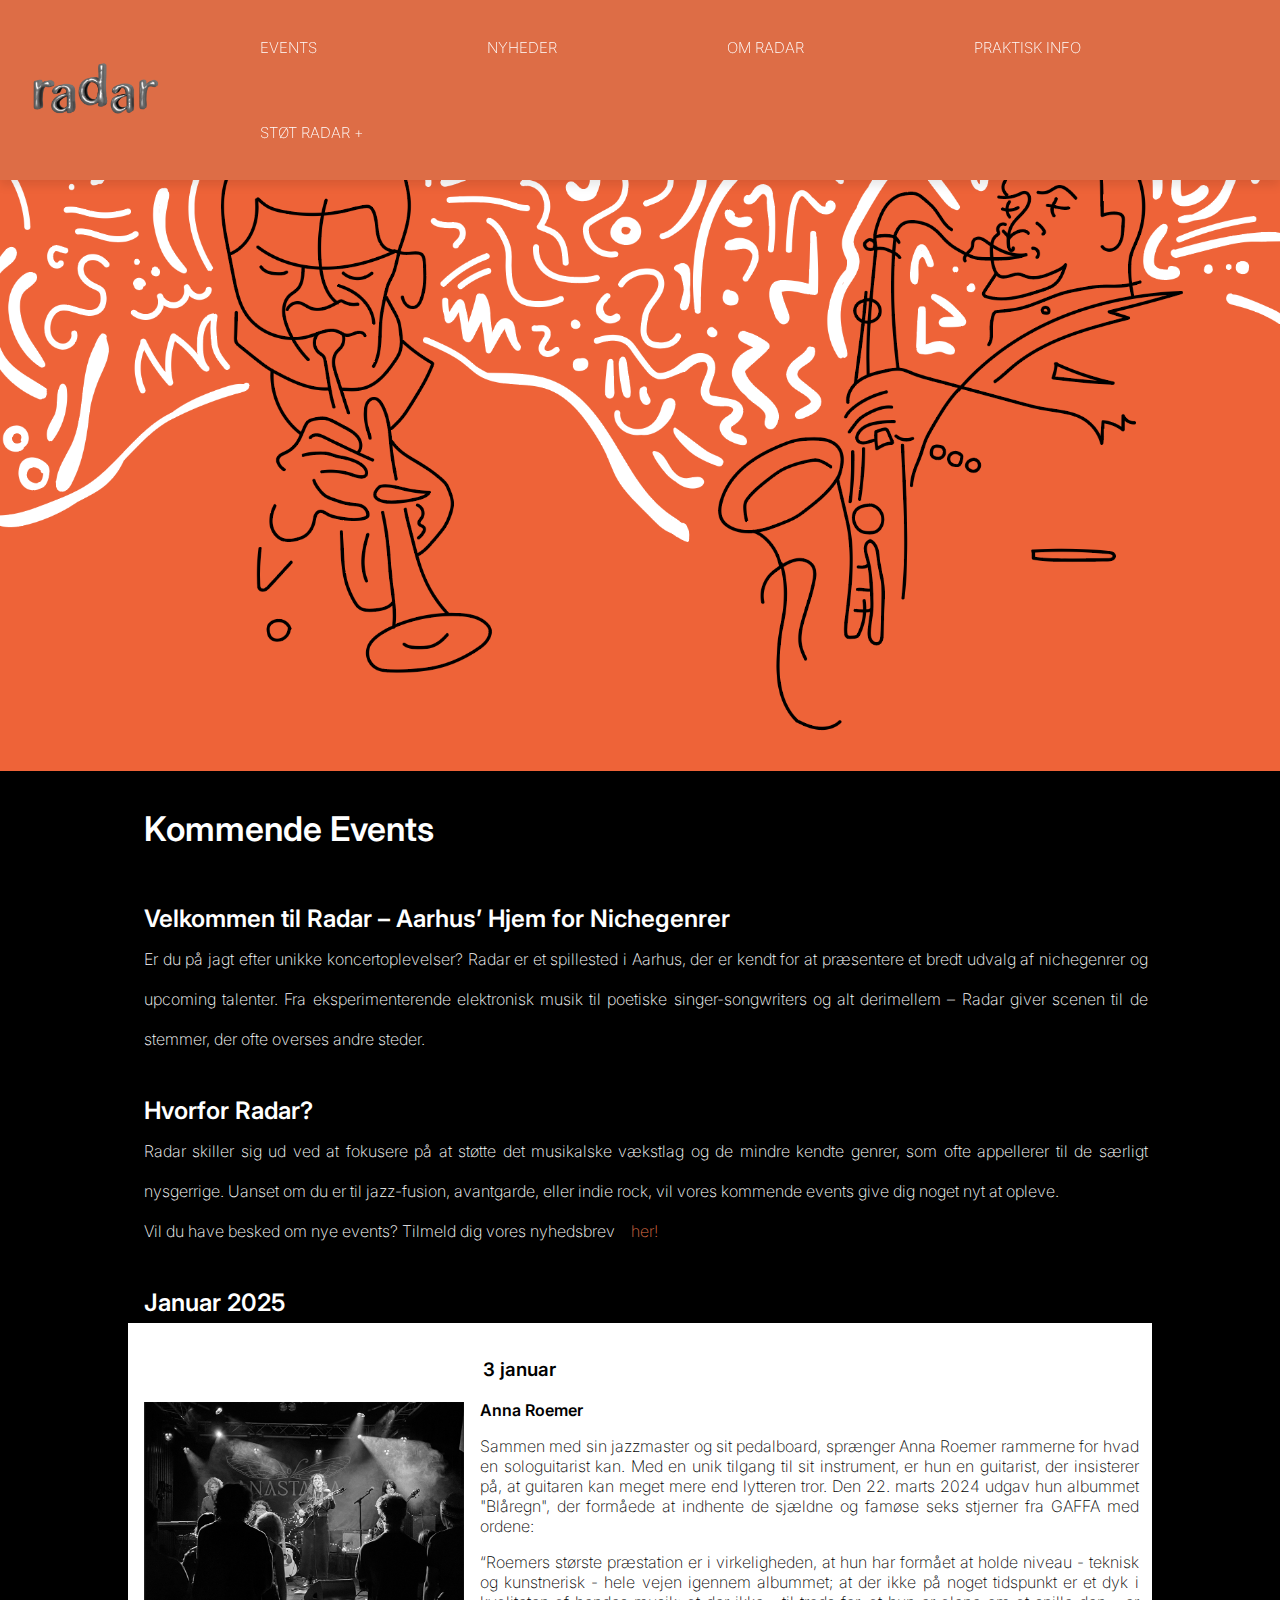
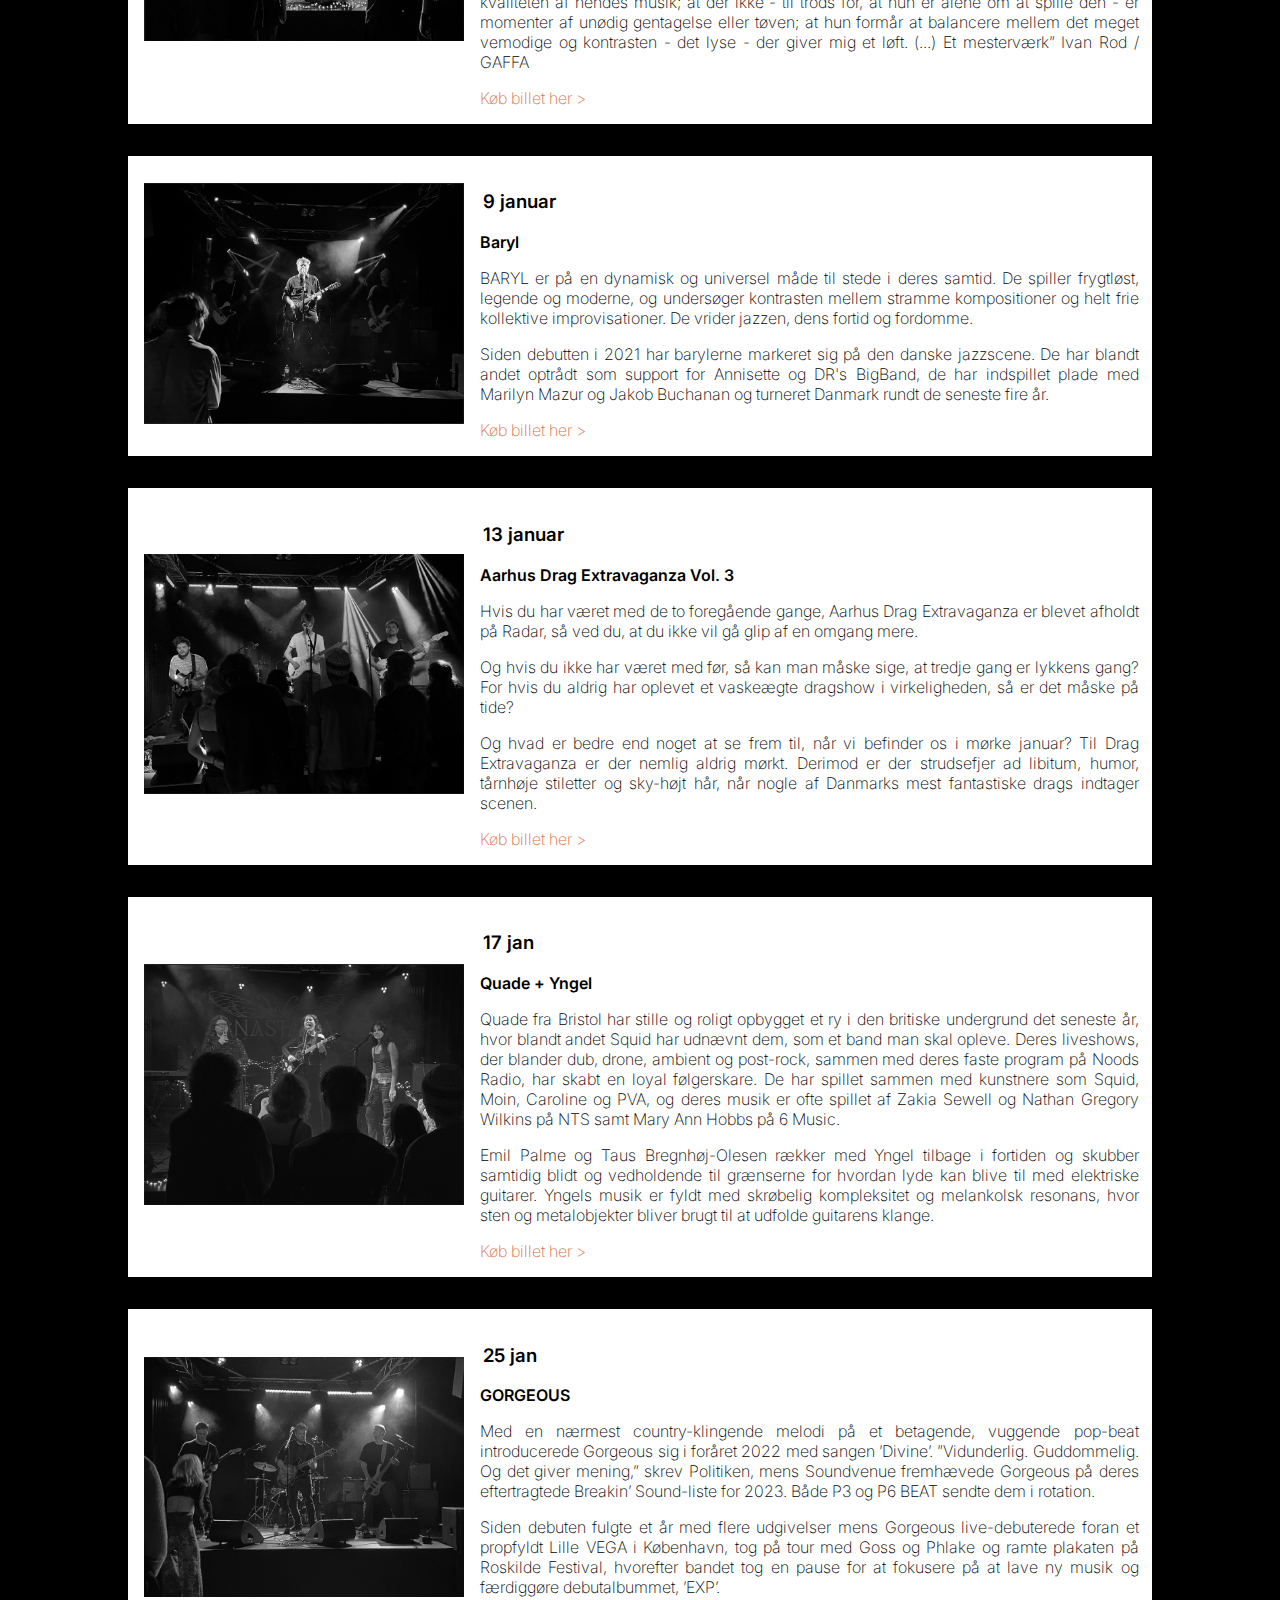
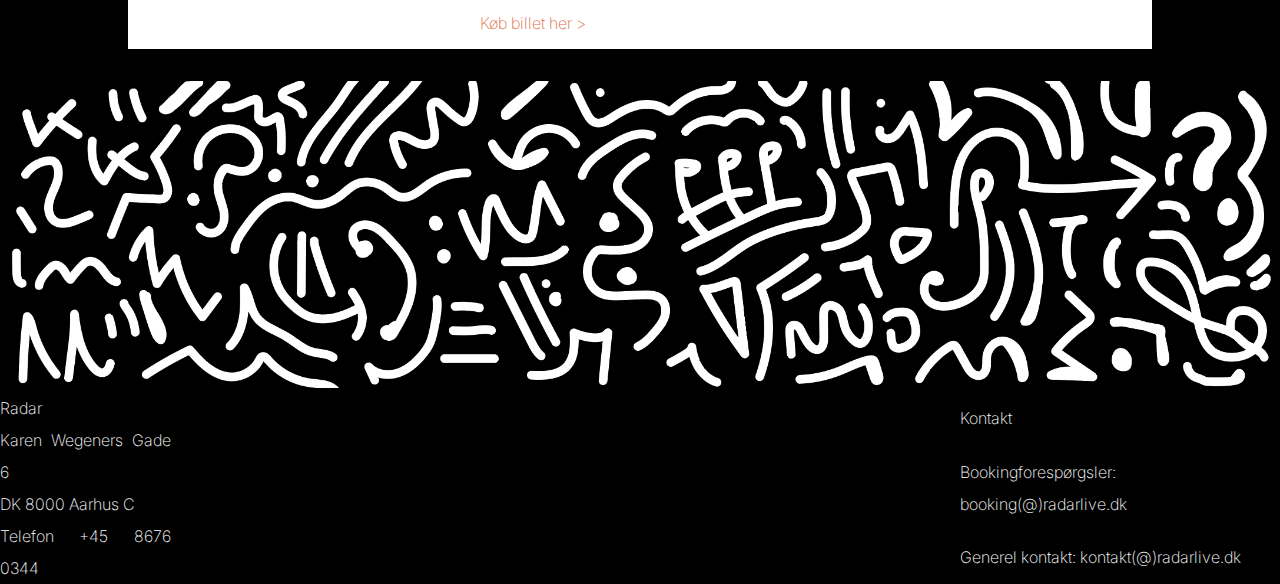
==== undersider/events.html @ 31ae421b "støt radar responsive" ====
<!DOCTYPE html>
<html lang="da">
<head>
    <meta charset="UTF-8">
    <meta name="description" content="Oplev unikke nichegenrer på Radar i Aarhus. Se kalenderen over kommende koncerter og events, og vær med til at støtte det lokale musikmiljø.">
    <meta name="viewport" content="width=device-width, initial-scale=1.0">
    <title>Kommende Events på Radar | Aarhus' Spillested for Nichemusik.</title>
    <link rel="preconnect" href="https://fonts.googleapis.com">
    <link rel="preconnect" href="https://fonts.gstatic.com" crossorigin>
    <link href="https://fonts.googleapis.com/css2?family=Inter:ital,opsz,wght@0,14..32,100..900;1,14..32,100..900&display=swap" rel="stylesheet">
    <link rel="stylesheet" href="/css/events.css">  
</head>
<body>
    <header>
        <a href="/index.html"><img src="/img/radarlogo.png" alt="Radar logo" class="logo"></a>
        <!---https://www.youtube.com/watch?v=8eFeIFKAKHw&list=WL&index=63 brugt til at finde ud af hvordan man laver en burgermenu-->
        <nav class="navbar">
            <input type="checkbox" id="sidebar-active"> <!---selve checkboxen-->
            <label for="sidebar-active" class="open-sidebar-button"> <!---ikonet med de tre streger-->
                <svg xmlns="http://www.w3.org/2000/svg" height="42px" viewBox="0 -960 960 960" width="42px" fill="#FFFFFF"><path d="M120-240v-80h720v80H120Zm0-200v-80h720v80H120Zm0-200v-80h720v80H120Z"/></svg>
            </label>

            
            <div class="links-container">
                <label for="sidebar-active" class="close-sidebar-button"> <!---kryds ikon der lukker menuen-->
                    <svg xmlns="http://www.w3.org/2000/svg" height="42px" viewBox="0 -960 960 960" width="42px" fill="#FFFFFF"><path d="m256-200-56-56 224-224-224-224 56-56 224 224 224-224 56 56-224 224 224 224-56 56-224-224-224 224Z"/></svg> 
                </label>



                <label id="overlay" for="sidebar-active"></label> <!---den der gør at vi kommer ud af sidebaren, hvis man klikker et andet sted på skærmen-->

                
            
                <ul class="navbar-menu">
                    <li><a href="#"> Events</a>
                        <ul class="dropdown">
                            <li><a href="/undersider/events.html">Kommende Events +</a>
                            </li>
                            <li><a href="#">Tidligere Events</a>
                            </li>
                        </ul>
                    </li>
        
                    <li><a href="">Nyheder</a>
                    </li>
        
                    <li><a href="#">Om Radar</a>
                        <ul class="dropdown">
                            <li><a href="/undersider/historieogvaerdier.html">Historie og Mission +</a>
                            </li>
                            <li><a href="#">Værdier og Fokusområder</a>
                            </li>
                            <li><a href="#">Kunstnere</a>
                            </li>
                        </ul>
                    </li>
        
                    <li><a href="#">Praktisk Info</a>
                        <ul class="dropdown">
                            <li><a href="#">Kontakt og Adresse</a>
                            </li>
                            <li><a href="#">Ofte stillede spørgsmål</a>
                            </li>
                            <li><a href="#">Feedback</a>
                            </li>
                            <li><a href="#">Leje af Radar</a>
                            </li>
                        </ul>
                    </li>

                    <li><a href="/undersider/stoetradar.html">Støt Radar +</a>
                    </li>
                </ul>
            </div>
        </nav>
    </header>

    <section>
        <img src="/img/musikillustration.png" alt="Illustration af folk der spiller på instrumenter" id="instrumenterimg">
    </section>


   
    <article id="åbning">
        <h1>Kommende Events</h1>
        <section id="sektion1">
            <h2>Velkommen til Radar – Aarhus’ Hjem for Nichegenrer</h2>
            <p>Er du på jagt efter unikke koncertoplevelser? Radar er et spillested i Aarhus, der er kendt for at præsentere et bredt udvalg af nichegenrer og upcoming talenter. Fra eksperimenterende elektronisk musik til poetiske singer-songwriters og alt derimellem – Radar giver scenen til de stemmer, der ofte overses andre steder.</p>
        </section>
        <section id="sektion2">
            <h2>Hvorfor Radar?</h2>
            <p>Radar skiller sig ud ved at fokusere på at støtte det musikalske vækstlag og de mindre kendte genrer, som ofte appellerer til de særligt nysgerrige. Uanset om du er til jazz-fusion, avantgarde, eller indie rock, vil vores kommende events give dig noget nyt at opleve.</p>
            <p>Vil du have besked om nye events? Tilmeld dig vores nyhedsbrev<a href="#">her!</a></p>
        </section>
        <h2>Januar 2025</h2>
    </article>
   
    <section id="events">
        <article class="sektioner">
            <section>
                <img src="/img/event1.png" alt="Musikere1" class="billeder">
            </section>
            <section>
                <h3>3 januar</h3>
                <h4>Anna Roemer</h4>
                <p>Sammen med sin jazzmaster og sit pedalboard, sprænger Anna Roemer rammerne for hvad en sologuitarist kan. Med en unik tilgang til sit instrument, er hun en guitarist, der insisterer på, at guitaren kan meget mere end lytteren tror. Den 22. marts 2024 udgav hun albummet "Blåregn", der formåede at indhente de sjældne og famøse seks stjerner fra GAFFA med ordene:</p>
                <p>“Roemers største præstation er i virkeligheden, at hun har formået at holde niveau - teknisk og kunstnerisk - hele vejen igennem albummet; at der ikke på noget tidspunkt er et dyk i kvaliteten af hendes musik; at der ikke - til trods for, at hun er alene om at spille den - er momenter af unødig gentagelse eller tøven; at hun formår at balancere mellem det meget vemodige og kontrasten - det lyse - der giver mig et løft. (...) Et mesterværk” Ivan Rod / GAFFA</p>
                <a href="events.html">Køb billet her ></a>
            </section>
        </article>
        <article class="sektioner">
            <section>
                <img src="/img/event2.png" alt="Musikere2" class="billeder">
            </section>
            <section>
                <h3>9 januar</h3>
                <h4>Baryl</h4>
                <p>BARYL er på en dynamisk og universel måde til stede i deres samtid. De spiller frygtløst, legende og moderne, og undersøger kontrasten mellem stramme kompositioner og helt frie kollektive improvisationer. De vrider jazzen, dens fortid og fordomme.</p>
                <p>Siden debutten i 2021 har barylerne markeret sig på den danske jazzscene. De har blandt andet optrådt som support for Annisette og DR's BigBand, de har indspillet plade med Marilyn Mazur og Jakob Buchanan og turneret Danmark rundt de seneste fire år.</p>
                <a href="events.html">Køb billet her ></a>
            </section>
        </article>
        <article class="sektioner">
            <section>
                <img src="/img/event3.png" alt="Musikere3" class="billeder">
            </section>
            <section>
                <h3>13 januar</h3>
                <h4>Aarhus Drag Extravaganza Vol. 3</h4>
                <p>Hvis du har været med de to foregående gange, Aarhus Drag Extravaganza er blevet afholdt på Radar, så ved du, at du ikke vil gå glip af en omgang mere.</p>
                <p>Og hvis du ikke har været med før, så kan man måske sige, at tredje gang er lykkens gang? For hvis du aldrig har oplevet et vaskeægte dragshow i virkeligheden, så er det måske på tide?</p>
                <p>Og hvad er bedre end noget at se frem til, når vi befinder os i mørke januar? Til Drag Extravaganza er der nemlig aldrig mørkt. Derimod er der strudsefjer ad libitum, humor, tårnhøje stiletter og sky-højt hår, når nogle af Danmarks mest fantastiske drags indtager scenen.</p>
                <a href="events.html">Køb billet her ></a>
            </section>
        </article>
        <article class="sektioner">
            <section>
                <img src="/img/event4.png" alt="Musikere4" class="billeder">
            </section>
            <section>
                <h3>17 jan</h3>
                <h4>Quade + Yngel</h4>
                <p>Quade fra Bristol har stille og roligt opbygget et ry i den britiske undergrund det seneste år, hvor blandt andet Squid har udnævnt dem, som et band man skal opleve. Deres liveshows, der blander dub, drone, ambient og post-rock, sammen med deres faste program på Noods Radio, har skabt en loyal følgerskare. De har spillet sammen med kunstnere som Squid, Moin, Caroline og PVA, og deres musik er ofte spillet af Zakia Sewell og Nathan Gregory Wilkins på NTS samt Mary Ann Hobbs på 6 Music.</p>
                <p>Emil Palme og Taus Bregnhøj-Olesen rækker med Yngel tilbage i fortiden og skubber samtidig blidt og vedholdende til grænserne for hvordan lyde kan blive til med elektriske guitarer. Yngels musik er fyldt med skrøbelig kompleksitet og melankolsk resonans, hvor sten og metalobjekter bliver brugt til at udfolde guitarens klange.</p>
                <a href="events.html">Køb billet her ></a>
            </section>
        </article>
        <article class="sektioner">
            <section>
                <img src="/img/event5.png" alt="Musikere5" class="billeder">
            </section>
            <section>
                <h3>25 jan</h3>
                <h4>GORGEOUS</h4>
                <p>Med en nærmest country-klingende melodi på et betagende, vuggende pop-beat introducerede Gorgeous sig i foråret 2022 med sangen ’Divine’. ”Vidunderlig. Guddommelig. Og det giver mening,” skrev Politiken, mens Soundvenue fremhævede Gorgeous på deres eftertragtede Breakin’ Sound-liste for 2023. Både P3 og P6 BEAT sendte dem i rotation.</p>
                <p>Siden debuten fulgte et år med flere udgivelser mens Gorgeous live-debuterede foran et propfyldt Lille VEGA i København, tog på tour med Goss og Phlake og ramte plakaten på Roskilde Festival, hvorefter bandet tog en pause for at fokusere på at lave ny musik og færdiggøre debutalbummet, ’EXP’.</p>
                <a href="events.html">Køb billet her ></a>
            </section>
        </article>
    </section>

    <img src="/img/moenster.png" alt="Illustrationer" id="mønsterimg">



    <footer class="footer">
        <section>
            <p>Radar</p>
            <p>Karen Wegeners Gade 6</p>
            <p>DK 8000 Aarhus C</p>
            <p>Telefon +45 8676 0344</p>
        </section>
        <section id="footerhøjre">
            <p>Kontakt</p>
            <p>Bookingforespørgsler: booking(@)radarlive.dk</p>
            <p>Generel kontakt: kontakt(@)radarlive.dk</p>
        </section>
    </footer>
    

</body>
</html>
---- css/events.css ----
* {
    margin: 0;
    padding: 0;
    box-sizing: border-box;
    font-family: 'Inter', sans-serif;
    font-weight: 200;
    text-align: justify;
}


html{
background-color: black;  
color: white;
width: 100vw;
}

header {
    position: fixed;
    top:0;
    left:0;
    right:0;
    width: 100%;
    z-index: 1000;
    background: #dd6d46;
    box-shadow: 0 5px 10px rgba(0,0,0,0.1);
    padding: 5px;
    display: flex;
    align-items: center;
    justify-content: space-between;
    text-transform: uppercase;
}

/* Header logo */
header .logo{
    margin-left: 10px;
    padding-left: 0;
}

.logo{
    width: 10vw;

}

/* Styling af hovedmenupunkterne */
header .navbar ul {
    list-style: none;
}

header .navbar ul li {
    position: relative;
    float: left;
}


/* Styling af hovedmenu og undermenu */
header .navbar ul li a {
    box-sizing: border-box;
    text-decoration: none;
    font-size: 15px;
    font-family: 'Inter', sans-serif;
    padding: 18px 70px;
    color: white;
    display: block;
    text-align: center;
}

/* Hovereffekt til menupunkterne */
header .navbar ul li a:hover {
    background: #dd6c46ce;
    color: #fff;
}

/* Første niveau af undermenu */
header .navbar ul li ul {
    box-sizing: border-box;
    position: absolute;
    left: 0;
    width: 200px; /* Ensartet bredde */
    background: #dd6d46; /* Let baggrundsfarve for synlighed */
    display: none;
    padding: 0;
}

header .navbar ul li ul li {
    width: 100%; /* Ensartet bredde */
    border-top: 1px solid rgba(255, 255, 255, 0.2); /* Lysere kant for synlighed */
}

/* Styling af undermenu links */
header .navbar ul li ul li a {
    padding: 10px 0; /* Juster padding for centrering */
    color: white; /* Sørger for, at teksten er synlig */
    text-align: center;
    width: 100%; /* Fyld hele bredden af menuen */
    display: block;
    box-sizing: border-box;
    font-family: 'Inter', sans-serif;
}

header .navbar ul li ul li a:hover {
    background: rgba(255, 255, 255, 0.2); /* Lysere hover for synlighed */
    color: white;
}

/* Næste niveau af undermenu */
header .navbar ul li ul li ul {
    left: 100%; /* Justering til højre for første undermenu */
    top: 0;
    width: 200px; /* Ensartet bredde */
    background: transparent; /* Ensartet baggrund */
    display: none;
}

header .navbar ul li ul li ul a {
    padding: 10px 0; /* Juster padding for centrering */
    color: white; /* Sørger for synlig tekst */
    text-align: center;
    width: 100%; /* Fyld hele bredden af menuen */
    display: block;
    box-sizing: border-box;
}

/* Hover-effekt til at vise undermenuer */
header .navbar ul li:hover > ul,
header .navbar ul li ul li:hover > ul {
    display: block;
}

/* Gemmer checkboxen */
#sidebar-active {
    display: none;
}

header label {
    font-size: 20px;
    color: #333;
    cursor: pointer;
    display: none;
}

/* Fjerner navigationsbar/burgermenu til mobil og tablet for desktop */
.burgermenu{
    display: none;
}


#instrumenterimg{
    width: 100%;
    margin-top: 4em;
}

#mønsterimg{
    width: 100%;
}

.billeder {
    width: 15em;
}

#åbning {
    display: flex;
    flex-direction: column;    
    align-content: center;
    margin-left: 9em;
    width: 80vw;
    line-height: 2.5em;
}

#sektion1{
    margin-bottom: 2em;
    margin-top: 1em;
}

#sektion2{
    margin-bottom: 2em;
}

.sektioner{
    width: 80vw;
    max-width: 80vw;
    display: flex;
    align-items: center;
    flex-direction: row;
    background-color: white;
    color: black;
    margin-bottom: 2em;
    padding: 1em;
    overflow: hidden; /* Sikrer, at indhold ikke stikker udenfor */
}

.sektioner img {
width: 20em;
height: auto; /* Bevarer billedets proportioner */
}
h1{
    font-size: 34px;
    margin-top: 1em;
    margin-bottom: 1em;
}

h1, h2, h3, h4 {
    font-weight: 600;
}

.sektioner h1, .sektioner h2, .sektioner p, h3, h4, a {
    margin: 1em; /* Tilføj indre afstand for tekst */
    word-wrap: break-word; /* Forhindrer lange ord i at overskride bredde */
}


#events{
    display: flex;
    flex-direction: column;
    align-items: center;
}

section p{
    width: 98%;
}

a{
    color: #dd6d46;
    text-decoration: none;
}

.footer{
    display: flex;
    justify-content: space-between;
    line-height: 2em;
}

#footerhøjre{
    display: flex;
    flex-direction: column;
    justify-content: space-around;
    align-items: flex-end;
}


@media screen and (max-width: 1099px) {
    header {
        position: fixed;
        top: 0;
        left: 0; 
        right: 0; 
        width: 100%;
        z-index: 1000;
        background: #dd6d46;
        padding: 0.3125rem; 
        display: flex;
        align-items: center;
        justify-content: space-between;
        text-transform: uppercase;
    }
    
    header .logo{
        margin-left: 0.0625rem;
        padding-left: 0rem;
    }
    
    .logo{
        width: 10vw;
        padding-top: 5%;
    
    }
    
  
    /* .navbar {
        display: none;
    } */
    
    nav{
        height: 3.75rem;
        background-color: transparent;
        display: flex;
        justify-content: flex-end;
        align-items: flex-start;
    }
    
    
    /* styling af tekst */
    nav ul li a{
        height: 100%;
        padding: 0 1.25rem;
        display: flex;
        align-items: flex-start;
        text-decoration: none;
        color: white;
    }
    


    /* styling af ikoner ikoner */
    /* de tre streger */
    .streger {
        fill: white;
        background-color: transparent;
    }
    
    /* krydset */
    nav svg .kryds {
        fill: white;
        background-color: transparent;
    }
    
    /* fjerner checkboks (åben) */
    #sidebar-active {
        display: none;
    }
    
    /* fjerner checkboks (lukket)*/
    .open-sidebar-button, .close-sidebar-button {
        display: none; 
    }
    
    
    /* styling af selve den boks der folder ud, når burgeren klikkes */
        .links-container{
            height: 100%;
            width: 32%;
            display: flex;
            flex-direction: column;
            align-items:flex-start;
            background-color:#dd6d46;
    
           flex-direction: column; /* opsætning over hinanden */
           align-items: flex-start; /* placering i venstre side */
    
           position: fixed; /* Navigationsbaren følger med når der scrolles */
           top: 0;
           right: -100%; /* den orange boks er skjult til de tre streger klikkes af */
           z-index: 10;
           width: 18.75rem;
           color: white;
    
           box-shadow: -0.3rem 0 0.3rem rgba(0,0,0,0.25); /* svag skygge på boksen */
           transition: 1s ease-out; /* åbnes smooth */
    
        }
    
    nav ul li a {
        box-sizing: border-box;
        height: auto;
        width: 100%;
        padding: 1.25rem 1.85rem;
        justify-content: flex-start; 
        font-family: 'Inter', sans-serif;
    }
    
    .open-sidebar-button, .close-sidebar-button {
        padding: 0.5rem;
        display: block;
    }
    
    /* den grå boks reaktion/ændring npr de tre streger klikkes */
    #sidebar-active:checked ~ .links-container{
    right: 0;  /* ændres fra -100 (skjult) til 0 (synlig) */
    }
    
    /* Effekt der gør det muligt at klikke ud af menuen ved klik udenfor den grå boks */
    #sidebar-active:checked ~ #overlay{
        height: 100%;
        width: 100%;
        position: fixed;
        top: 0;
        left: 0;
        z-index: 9;
        display: block;
    }
    
    .navbar-menu li:hover > .dropdown {
        display: block;
        position: relative; /* sørger for at undermenuerne ikke "dropper down" oveni hovedmenuerne */
        width: 100%;
        padding-left: 0;
        margin-top: 0.3rem;
    }

    .sektioner{
        max-width: 90vw;
    }

    #åbning{
        margin-left: 3em;
        width: 90vw;
    }
}


@media screen and (max-width: 600px) {
    .sektioner{
        display: flex;
        flex-direction: column;
    }

    .billeder{
        width: 27em;
        height: auto;
    }
}
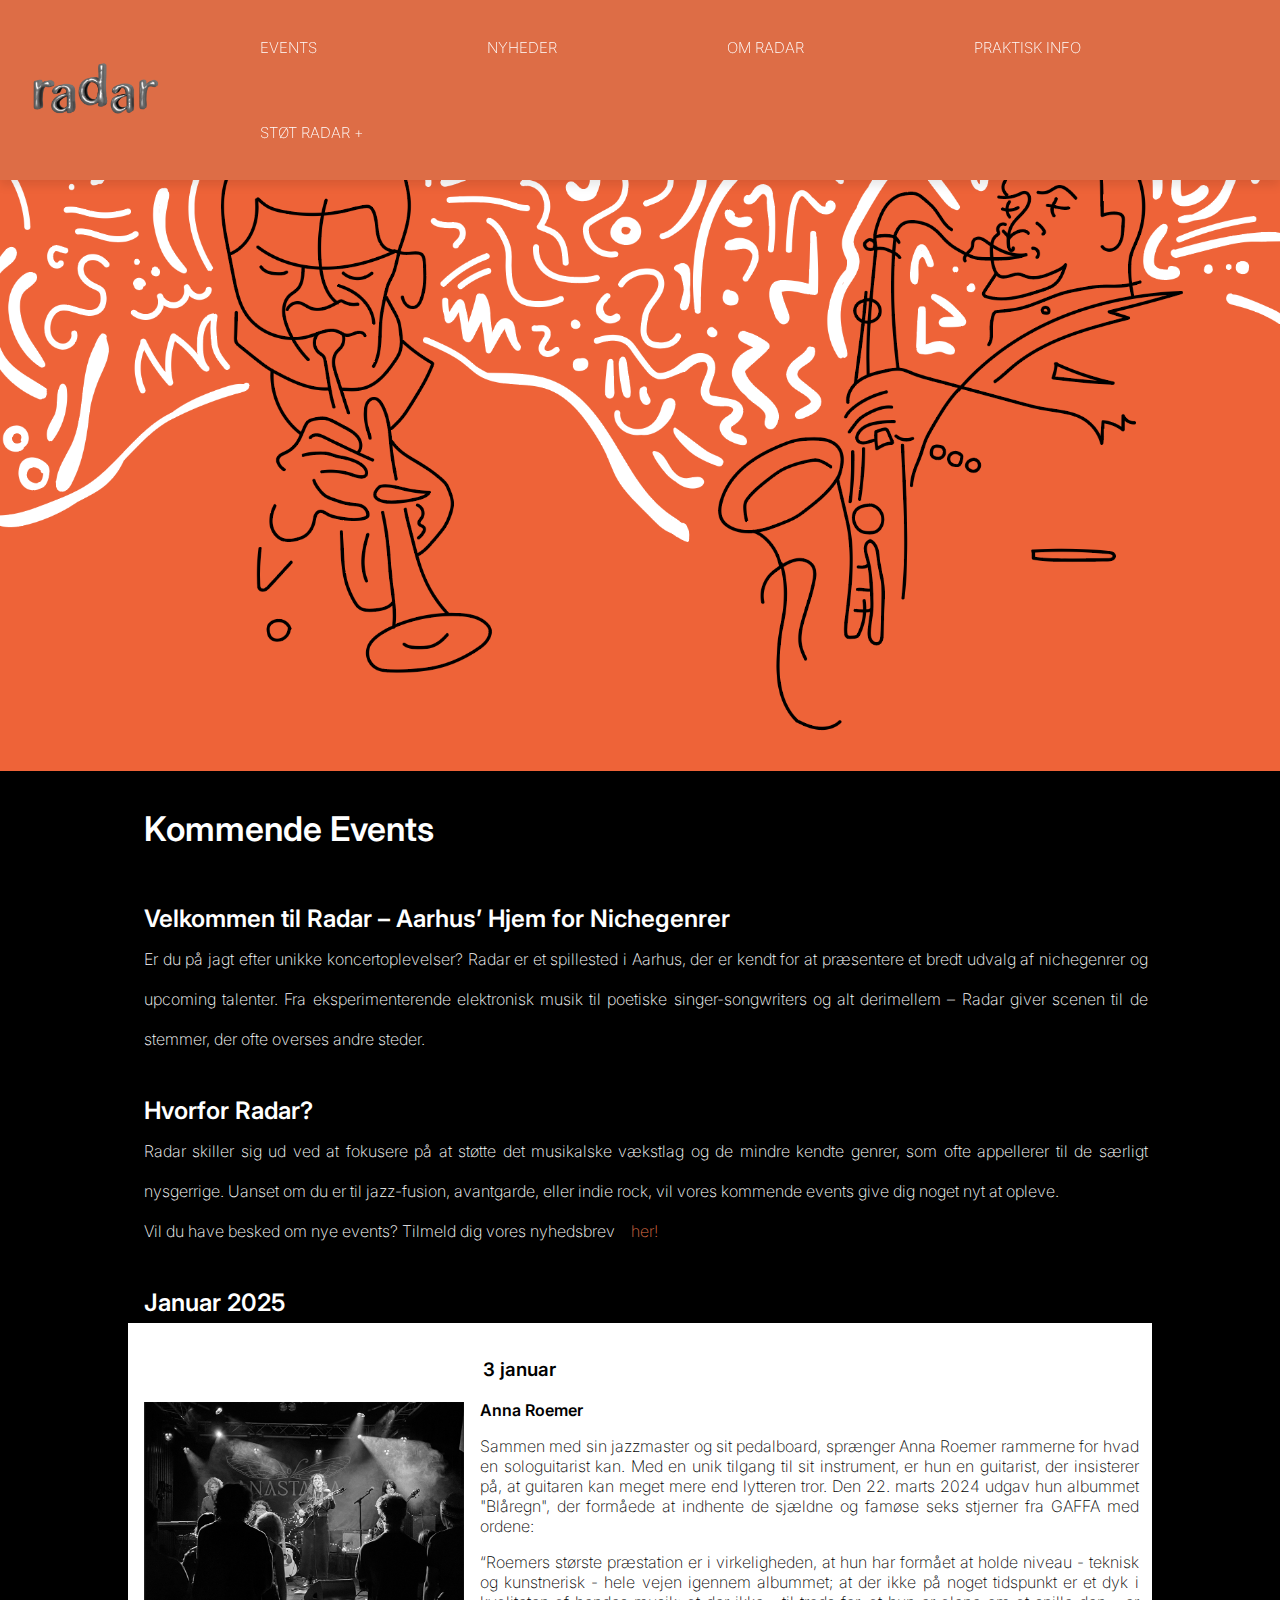
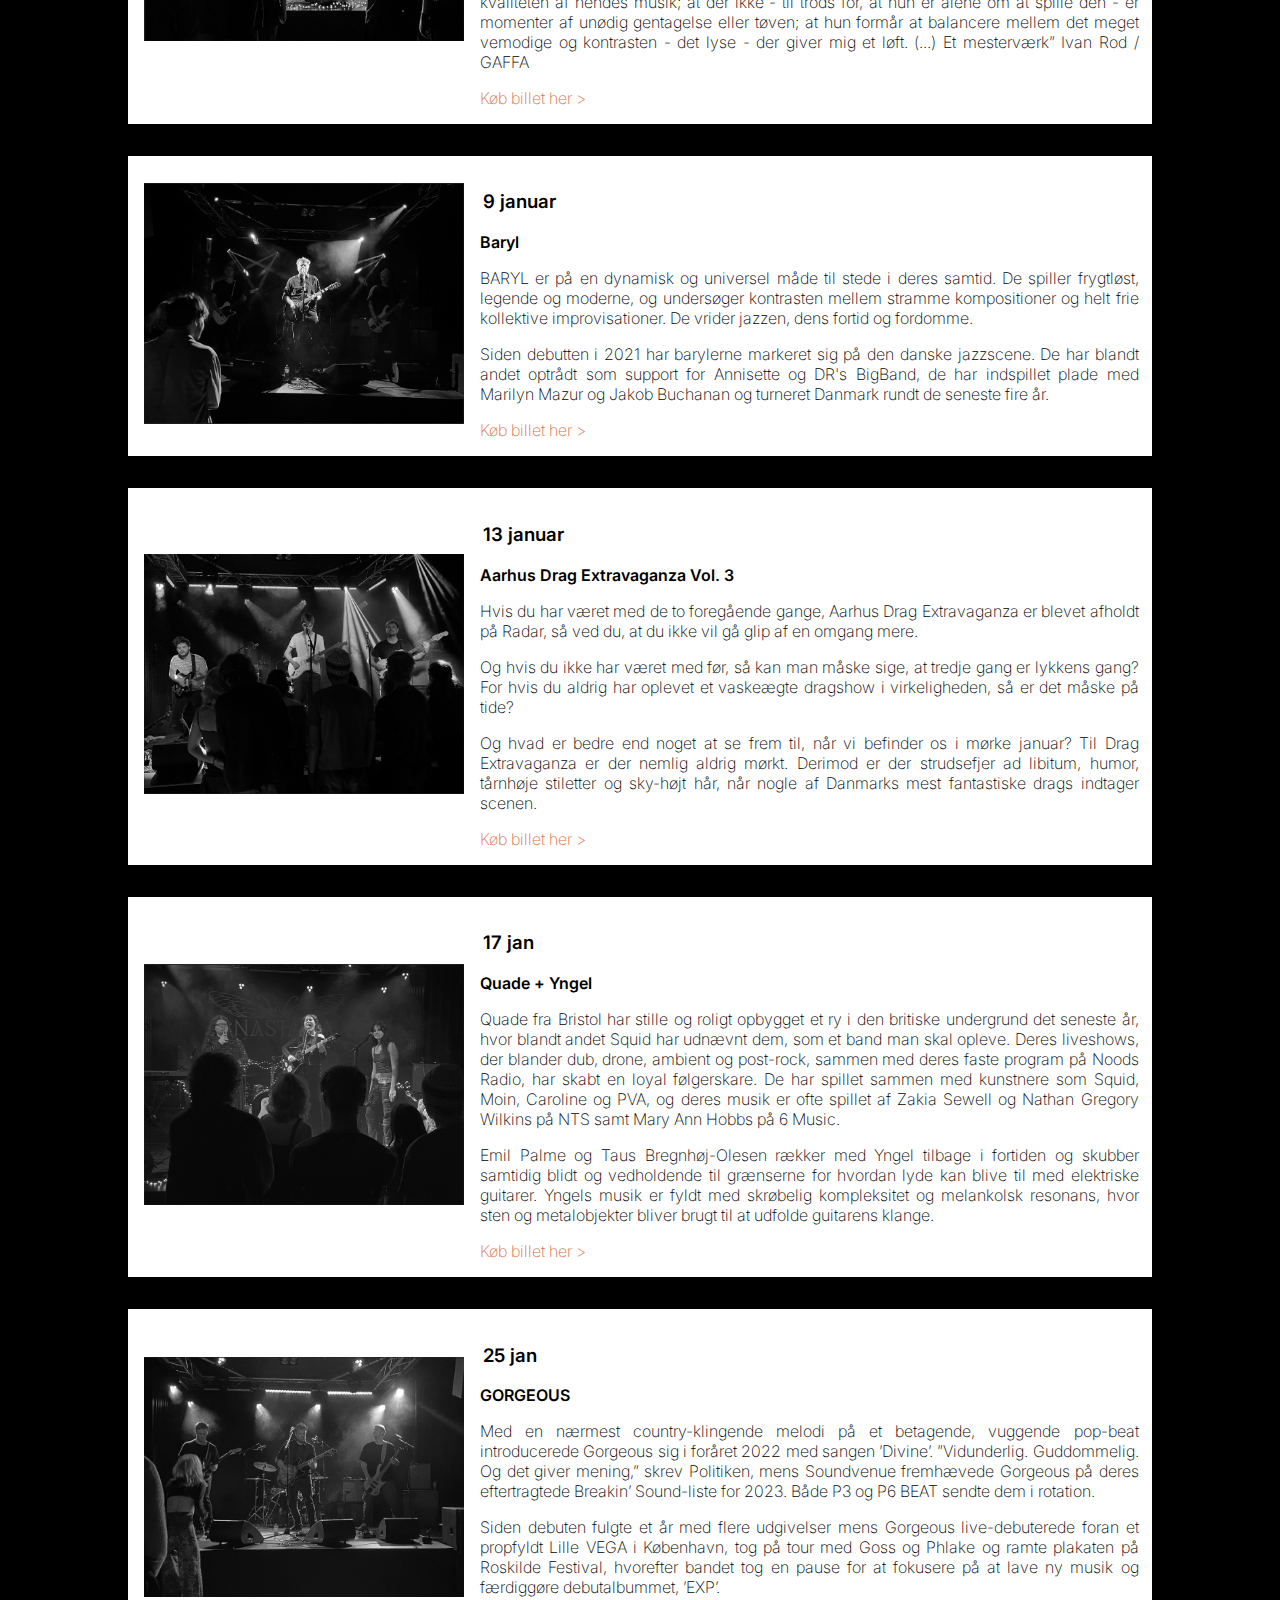
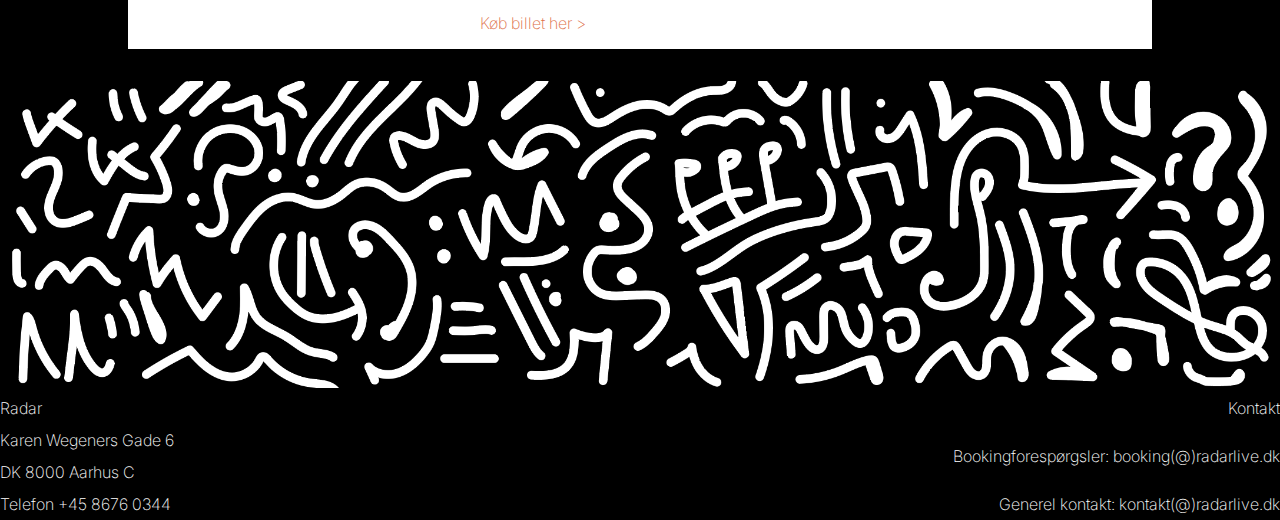
==== commit 43db2de4: "footer på events virker endelig!!" ====
--- a/undersider/events.html
+++ b/undersider/events.html
@@ -165,17 +165,17 @@
 
 
     <footer class="footer">
-        <section>
+        <article>
             <p>Radar</p>
             <p>Karen Wegeners Gade 6</p>
             <p>DK 8000 Aarhus C</p>
             <p>Telefon +45 8676 0344</p>
-        </section>
-        <section id="footerhøjre">
+        </article>
+        <article id="footerhøjre">
             <p>Kontakt</p>
             <p>Bookingforespørgsler: booking(@)radarlive.dk</p>
             <p>Generel kontakt: kontakt(@)radarlive.dk</p>
-        </section>
+        </article>
     </footer>
     
 
--- a/css/events.css
+++ b/css/events.css
@@ -145,7 +145,7 @@
 
 
 #instrumenterimg{
-    width: 100%;
+    width: 100vw;
     margin-top: 4em;
 }
 
@@ -226,14 +226,20 @@
 .footer{
     display: flex;
     justify-content: space-between;
+    align-items: stretch;
     line-height: 2em;
 }
 
-#footerhøjre{
-    display: flex;
-    flex-direction: column;
-    justify-content: space-around;
-    align-items: flex-end;
+#footerhøjre {
+        display: flex;
+        flex-direction: column;
+        align-items: flex-end;
+        margin-left: auto;
+        justify-content: space-between;
+}
+
+#footerhøjre section p{
+    width: initial;
 }
 
 
@@ -382,7 +388,7 @@
 
     #åbning{
         margin-left: 3em;
-        width: 90vw;
+        width: 82vw;
     }
 }
 
@@ -393,8 +399,17 @@
         flex-direction: column;
     }
 
+    .sektioner img{
+        width: 25em;
+    }
+
     .billeder{
         width: 27em;
         height: auto;
     }
+
+    section {
+        margin-right: 1em;
+    }
+    
 }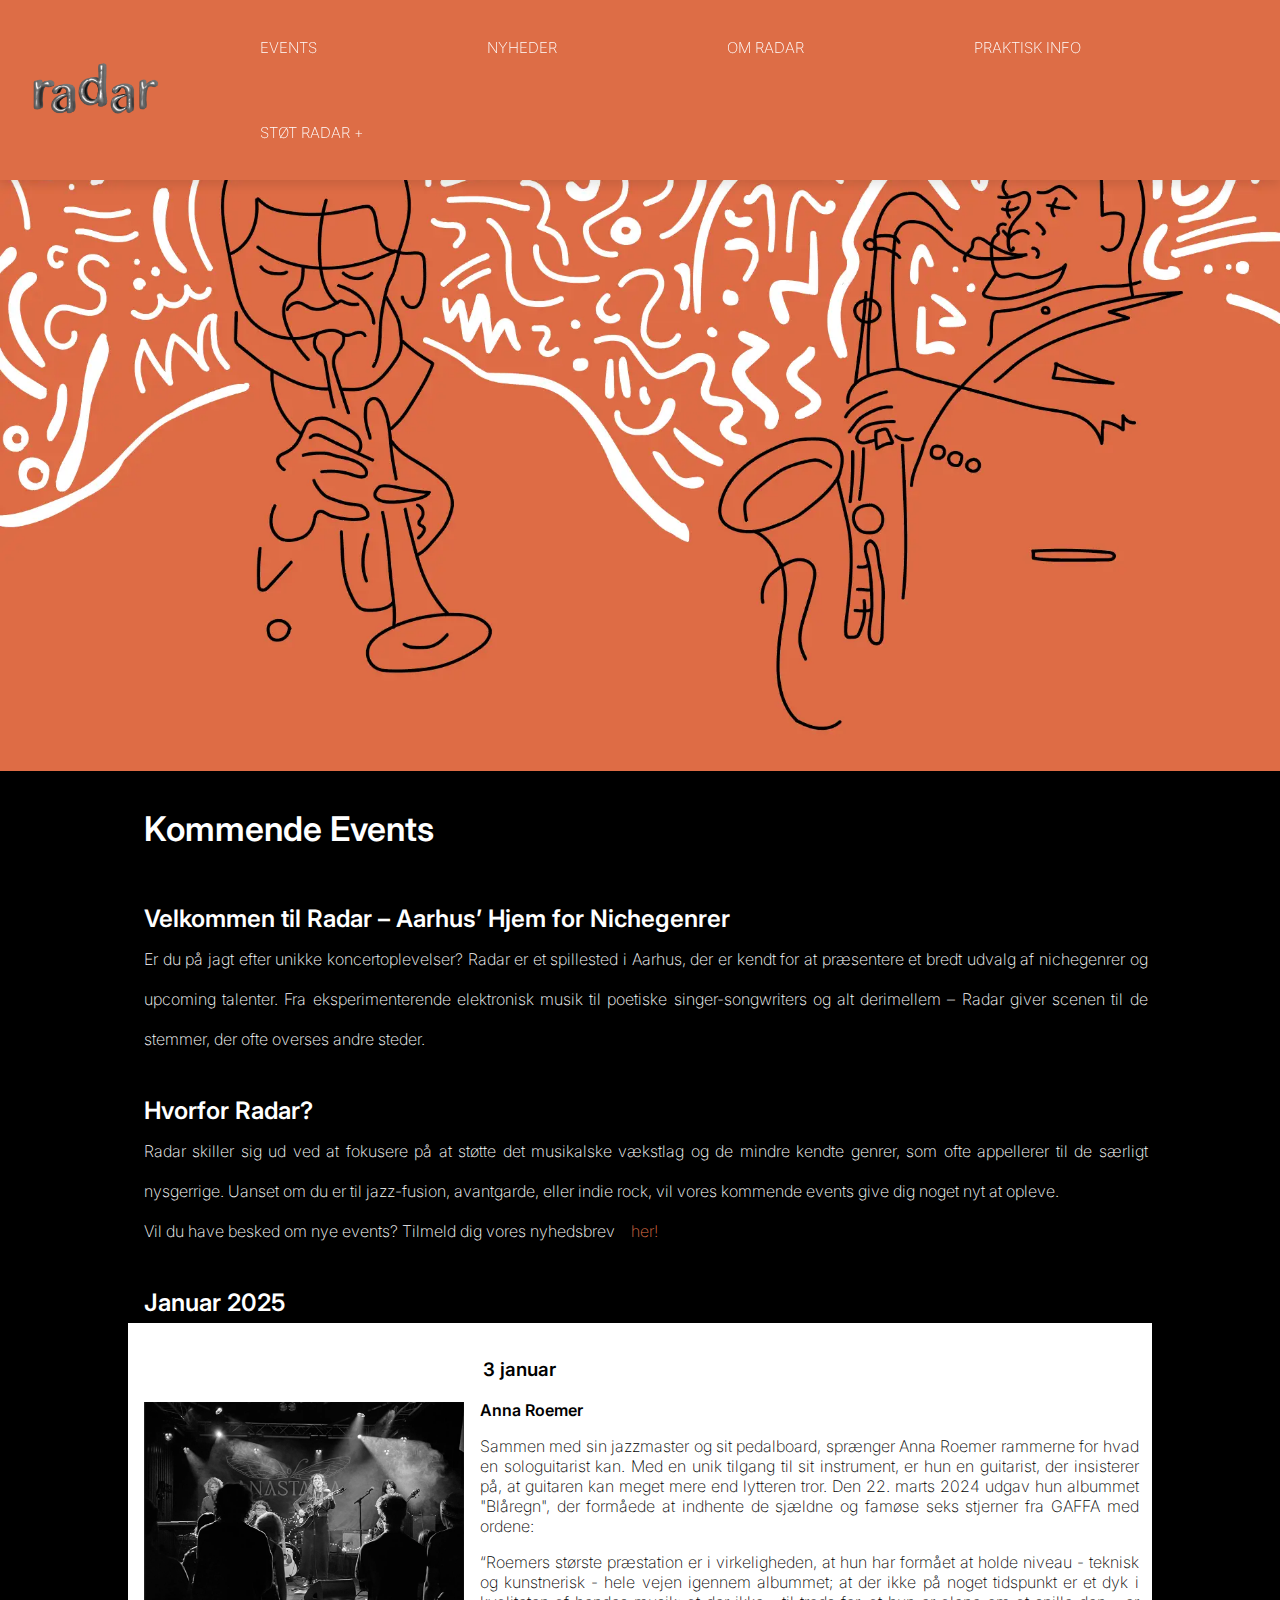
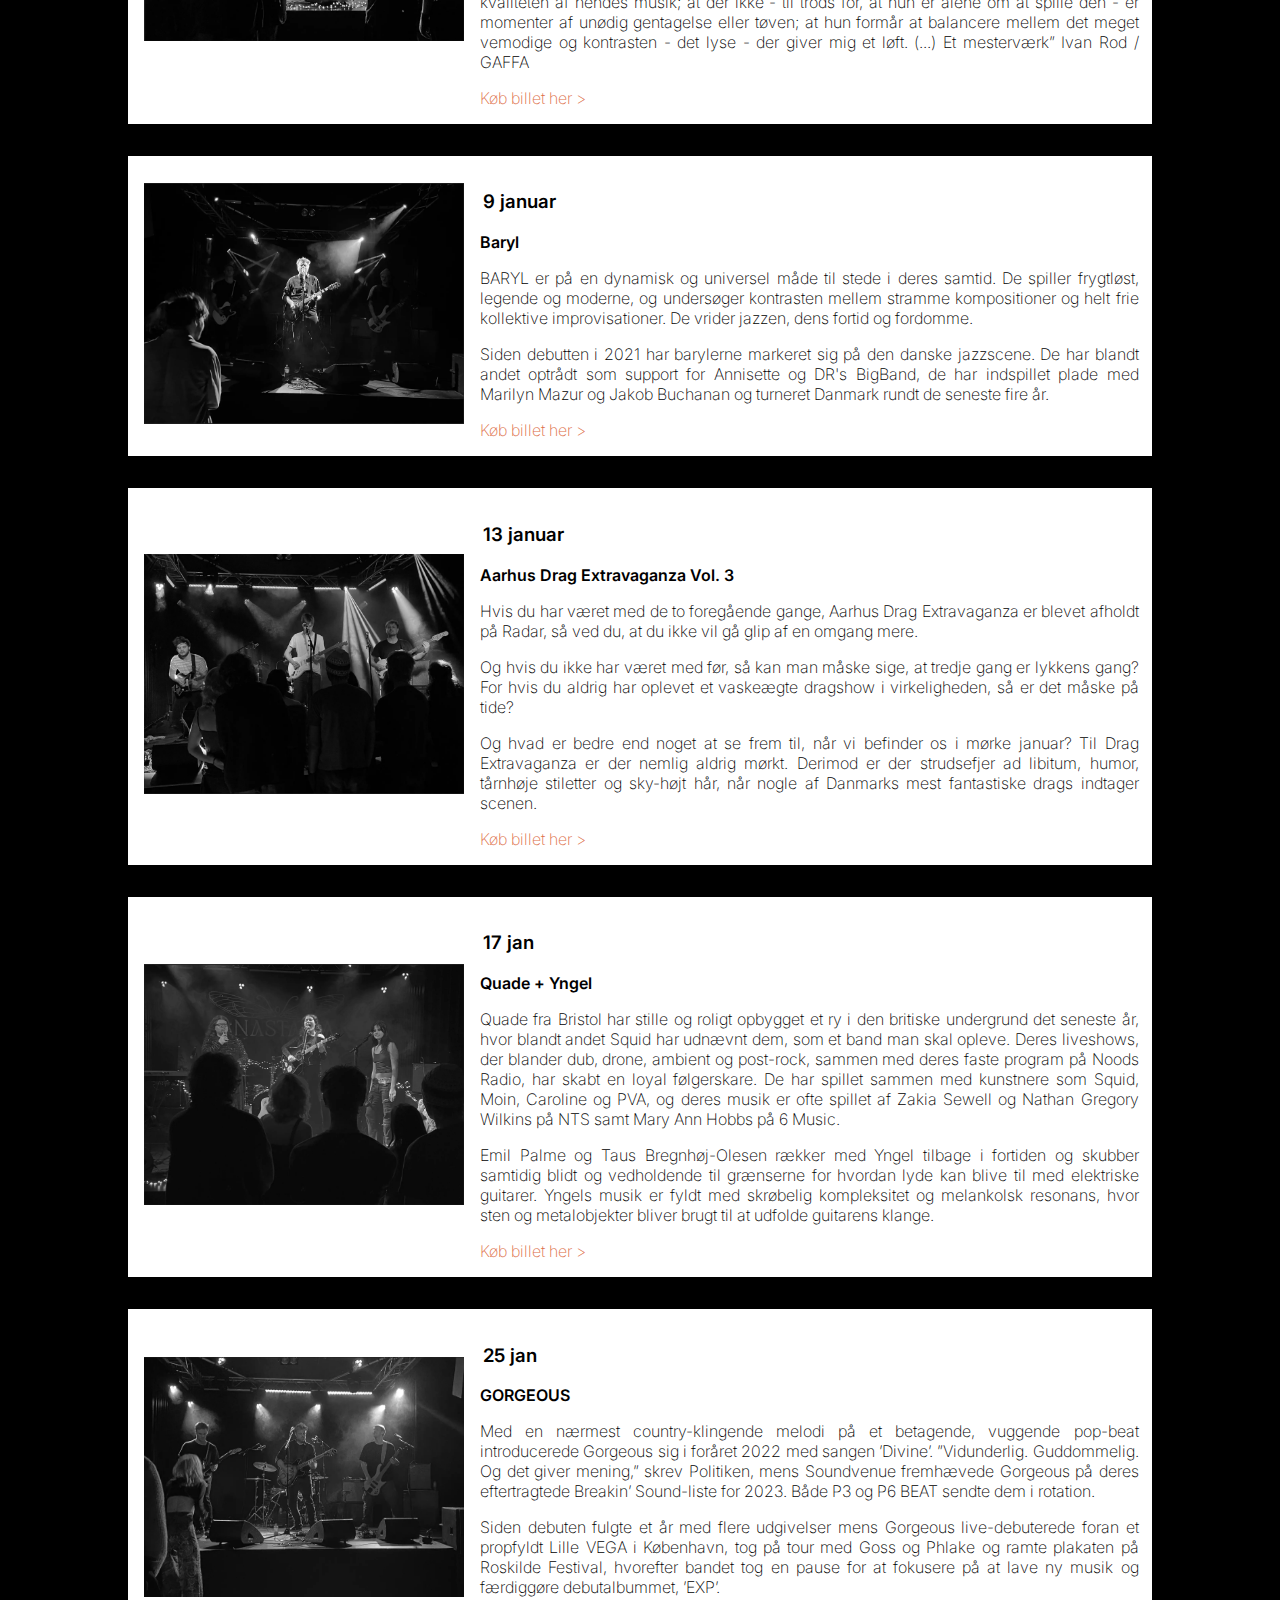
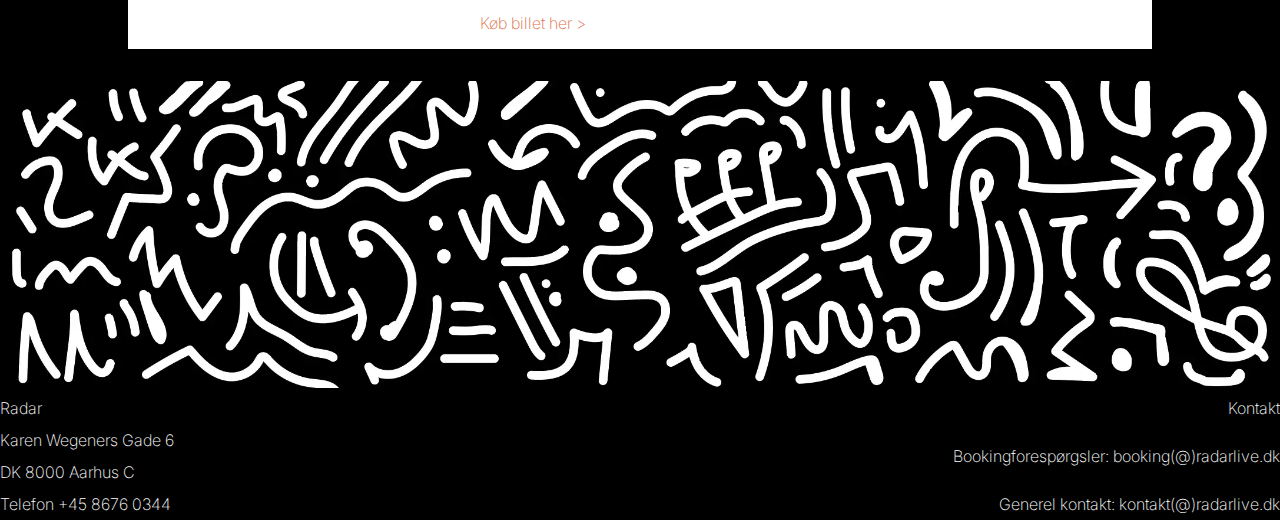
==== commit 175d6870: "billeder opdateret til webp" ====
--- a/undersider/events.html
+++ b/undersider/events.html
@@ -12,7 +12,7 @@
 </head>
 <body>
     <header>
-        <a href="/index.html"><img src="/img/radarlogo.png" alt="Radar logo" class="logo"></a>
+        <a href="/index.html"><img src="/img/radarlogo.webp" alt="Radar logo" class="logo"></a>
         <!---https://www.youtube.com/watch?v=8eFeIFKAKHw&list=WL&index=63 brugt til at finde ud af hvordan man laver en burgermenu-->
         <nav class="navbar">
             <input type="checkbox" id="sidebar-active"> <!---selve checkboxen-->
@@ -77,7 +77,7 @@
     </header>
 
     <section>
-        <img src="/img/musikillustration.png" alt="Illustration af folk der spiller på instrumenter" id="instrumenterimg">
+        <img src="/img/musikillustration.webp" alt="Illustration af folk der spiller på instrumenter" id="instrumenterimg">
     </section>
 
 
@@ -99,7 +99,7 @@
     <section id="events">
         <article class="sektioner">
             <section>
-                <img src="/img/event1.png" alt="Musikere1" class="billeder">
+                <img src="/img/event1.webp" alt="Musikere1" class="billeder">
             </section>
             <section>
                 <h3>3 januar</h3>
@@ -111,7 +111,7 @@
         </article>
         <article class="sektioner">
             <section>
-                <img src="/img/event2.png" alt="Musikere2" class="billeder">
+                <img src="/img/event2.webp" alt="Musikere2" class="billeder">
             </section>
             <section>
                 <h3>9 januar</h3>
@@ -123,7 +123,7 @@
         </article>
         <article class="sektioner">
             <section>
-                <img src="/img/event3.png" alt="Musikere3" class="billeder">
+                <img src="/img/event3.webp" alt="Musikere3" class="billeder">
             </section>
             <section>
                 <h3>13 januar</h3>
@@ -136,7 +136,7 @@
         </article>
         <article class="sektioner">
             <section>
-                <img src="/img/event4.png" alt="Musikere4" class="billeder">
+                <img src="/img/event4.webp" alt="Musikere4" class="billeder">
             </section>
             <section>
                 <h3>17 jan</h3>
@@ -148,7 +148,7 @@
         </article>
         <article class="sektioner">
             <section>
-                <img src="/img/event5.png" alt="Musikere5" class="billeder">
+                <img src="/img/event5.webp" alt="Musikere5" class="billeder">
             </section>
             <section>
                 <h3>25 jan</h3>
@@ -160,7 +160,7 @@
         </article>
     </section>
 
-    <img src="/img/moenster.png" alt="Illustrationer" id="mønsterimg">
+    <img src="/img/moenster.webp" alt="Illustrationer" id="mønsterimg">
 
 
 
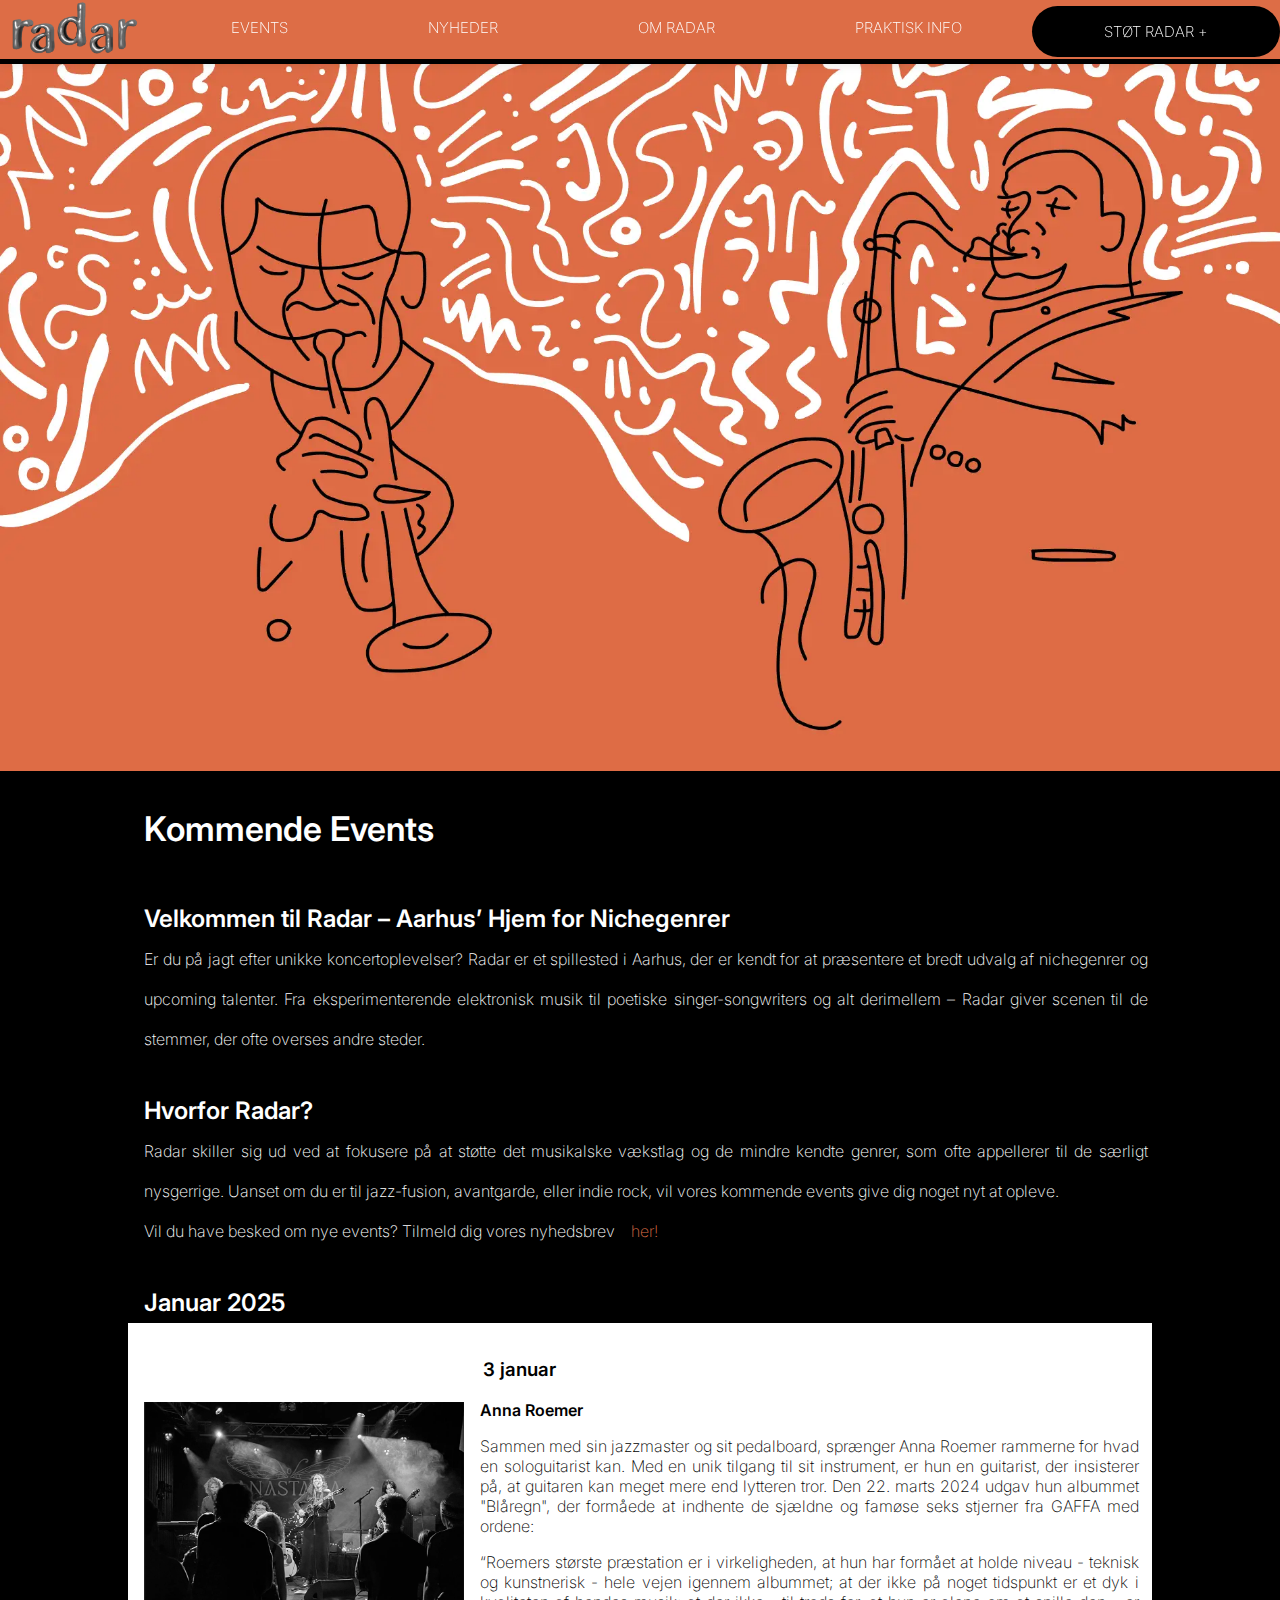
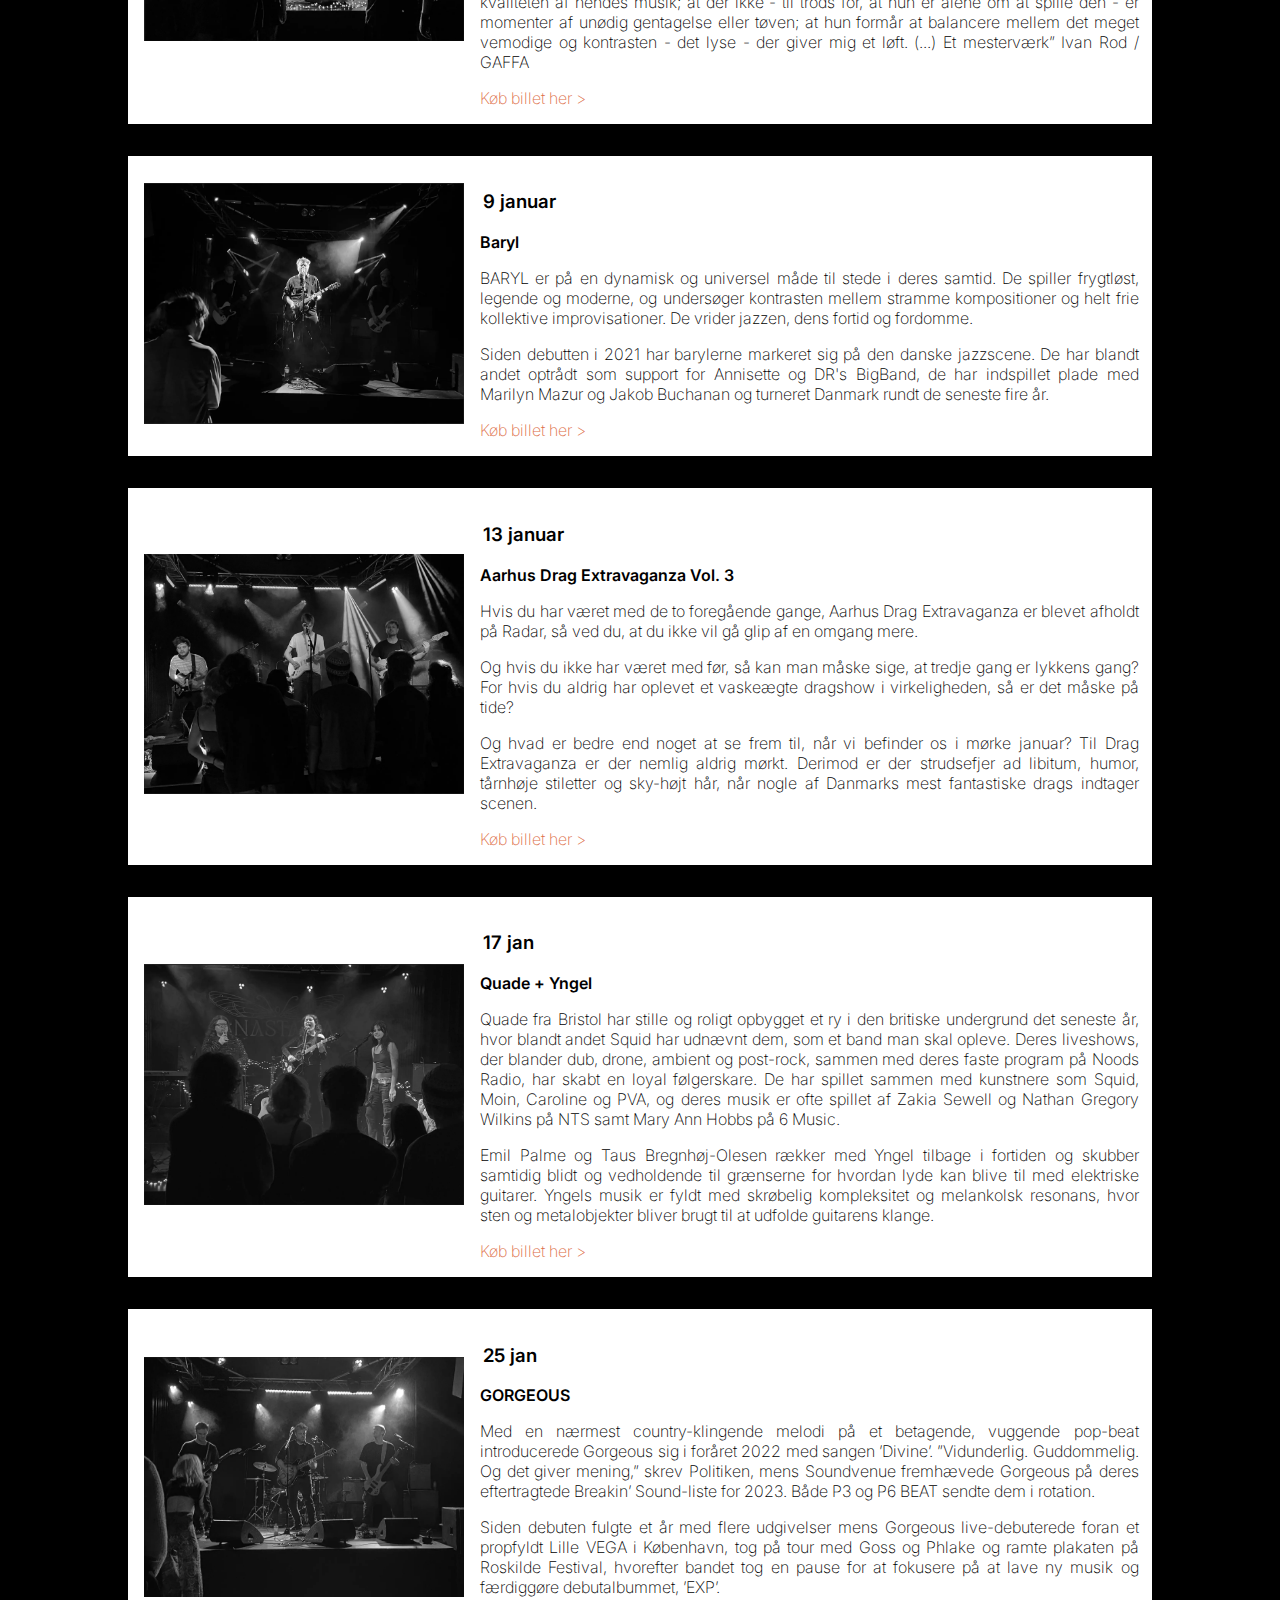
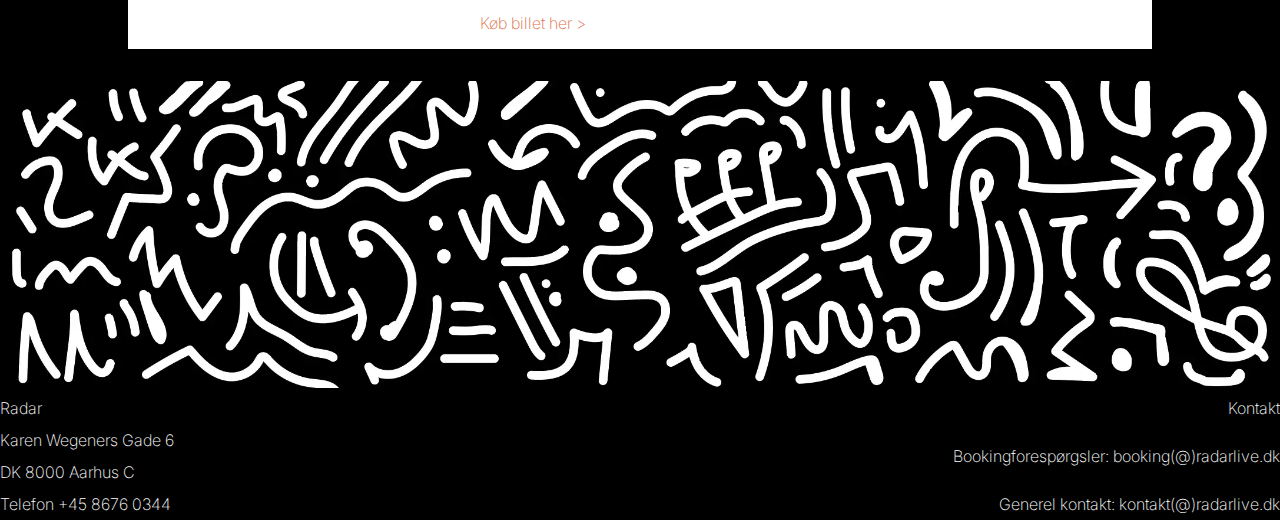
==== commit 8a0189ec: "navbar støt radar hovedmenupunkt" ====
--- a/undersider/events.html
+++ b/undersider/events.html
@@ -33,43 +33,43 @@
                 
             
                 <ul class="navbar-menu">
-                    <li><a href="#"> Events</a>
+                    <li><a href="#" class="hovedmenu"> Events</a>
                         <ul class="dropdown">
-                            <li><a href="/undersider/events.html">Kommende Events +</a>
+                            <li><a href="/undersider/events.html" class="undermenu">Kommende Events +</a>
                             </li>
-                            <li><a href="#">Tidligere Events</a>
+                            <li><a href="#" class="undermenu">Tidligere Events</a>
                             </li>
                         </ul>
                     </li>
         
-                    <li><a href="">Nyheder</a>
+                    <li><a href="#" class="hovedmenu">Nyheder</a>
                     </li>
         
-                    <li><a href="#">Om Radar</a>
+                    <li><a href="#" class="hovedmenu">Om Radar</a>
                         <ul class="dropdown">
-                            <li><a href="/undersider/historieogvaerdier.html">Historie og Mission +</a>
+                            <li><a href="/undersider/historieogvaerdier.html" class="undermenu">Historie og Mission +</a>
                             </li>
-                            <li><a href="#">Værdier og Fokusområder</a>
+                            <li><a href="#" class="undermenu">Værdier og Fokusområder</a>
                             </li>
-                            <li><a href="#">Kunstnere</a>
+                            <li><a href="#" class="undermenu">Kunstnere</a>
                             </li>
                         </ul>
                     </li>
         
-                    <li><a href="#">Praktisk Info</a>
+                    <li><a href="#" class="hovedmenu">Praktisk Info</a>
                         <ul class="dropdown">
-                            <li><a href="#">Kontakt og Adresse</a>
+                            <li><a href="#" class="undermenu">Kontakt og Adresse</a>
                             </li>
-                            <li><a href="#">Ofte stillede spørgsmål</a>
+                            <li><a href="#" class="undermenu">Ofte stillede spørgsmål</a>
                             </li>
-                            <li><a href="#">Feedback</a>
+                            <li><a href="#" class="undermenu">Feedback</a>
                             </li>
-                            <li><a href="#">Leje af Radar</a>
+                            <li><a href="#" class="undermenu">Leje af Radar</a>
                             </li>
                         </ul>
                     </li>
 
-                    <li><a href="/undersider/stoetradar.html">Støt Radar +</a>
+                    <li class="støtknap"><a href="/undersider/stoetradar.html" class="hovedmenu" id="støtradar">Støt Radar +</a>
                     </li>
                 </ul>
             </div>
--- a/css/events.css
+++ b/css/events.css
@@ -23,7 +23,9 @@
     z-index: 1000;
     background: #dd6d46;
     box-shadow: 0 5px 10px rgba(0,0,0,0.1);
-    padding: 5px;
+    padding: 0;
+    margin: 0;
+    border: 0;
     display: flex;
     align-items: center;
     justify-content: space-between;
@@ -34,6 +36,10 @@
 header .logo{
     margin-left: 10px;
     padding-left: 0;
+}
+
+header a{
+    margin: 0;
 }
 
 .logo{
@@ -58,7 +64,7 @@
     text-decoration: none;
     font-size: 15px;
     font-family: 'Inter', sans-serif;
-    padding: 18px 70px;
+    padding: 16px 70px;
     color: white;
     display: block;
     text-align: center;
@@ -143,6 +149,18 @@
     display: none;
 }
 
+
+.støtknap {
+    display: inline-block;
+    text-align: center;
+    cursor: pointer;
+    background-color: black;
+    color: white;
+    padding: 0;
+    margin-top: 4px;
+    border-radius: 30px;
+    width: 15.5em;
+}
 
 #instrumenterimg{
     width: 100vw;
@@ -243,7 +261,7 @@
 }
 
 
-@media screen and (max-width: 1099px) {
+@media screen and (max-width: 1268px) {
     header {
         position: fixed;
         top: 0;
@@ -382,6 +400,14 @@
         margin-top: 0.3rem;
     }
 
+    .hovedmenu {
+        font-weight:500;
+    }
+
+    .undermenu {
+        font-weight: 100;
+    }
+
     .sektioner{
         max-width: 90vw;
     }
